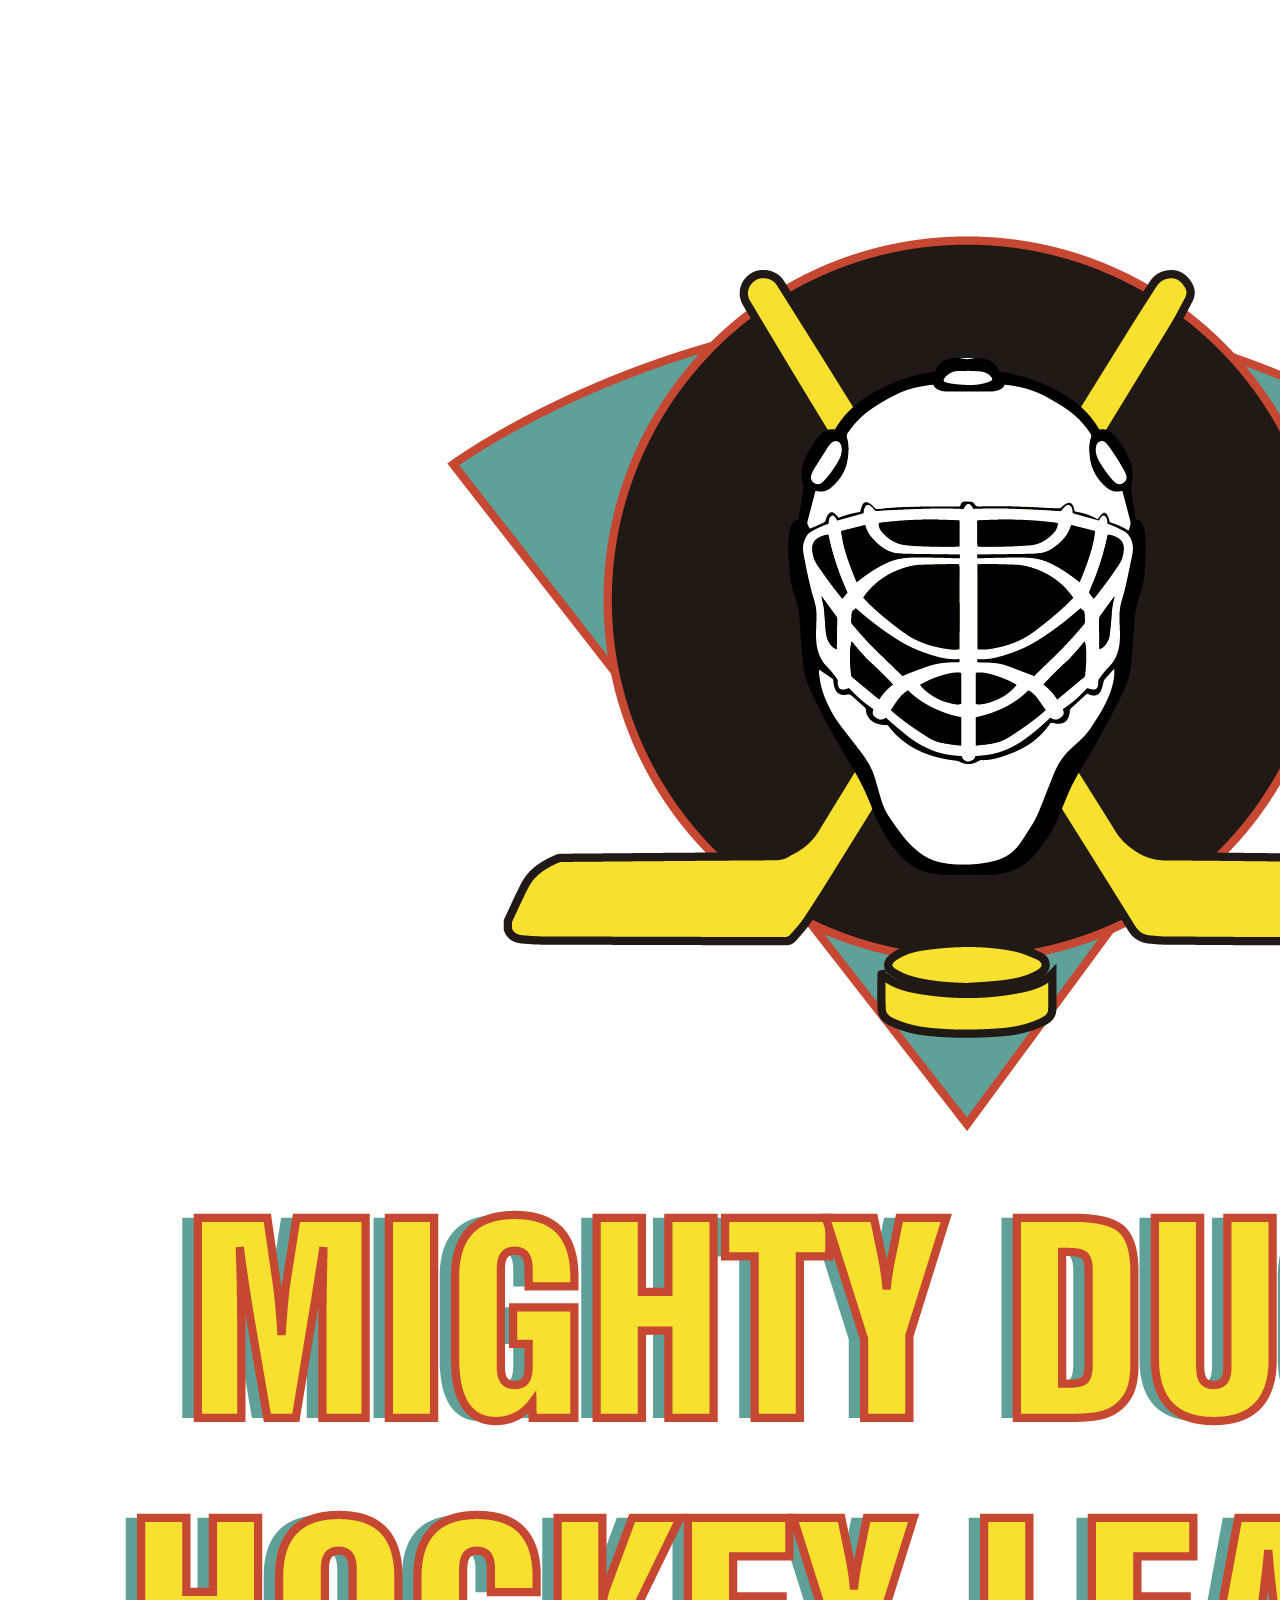
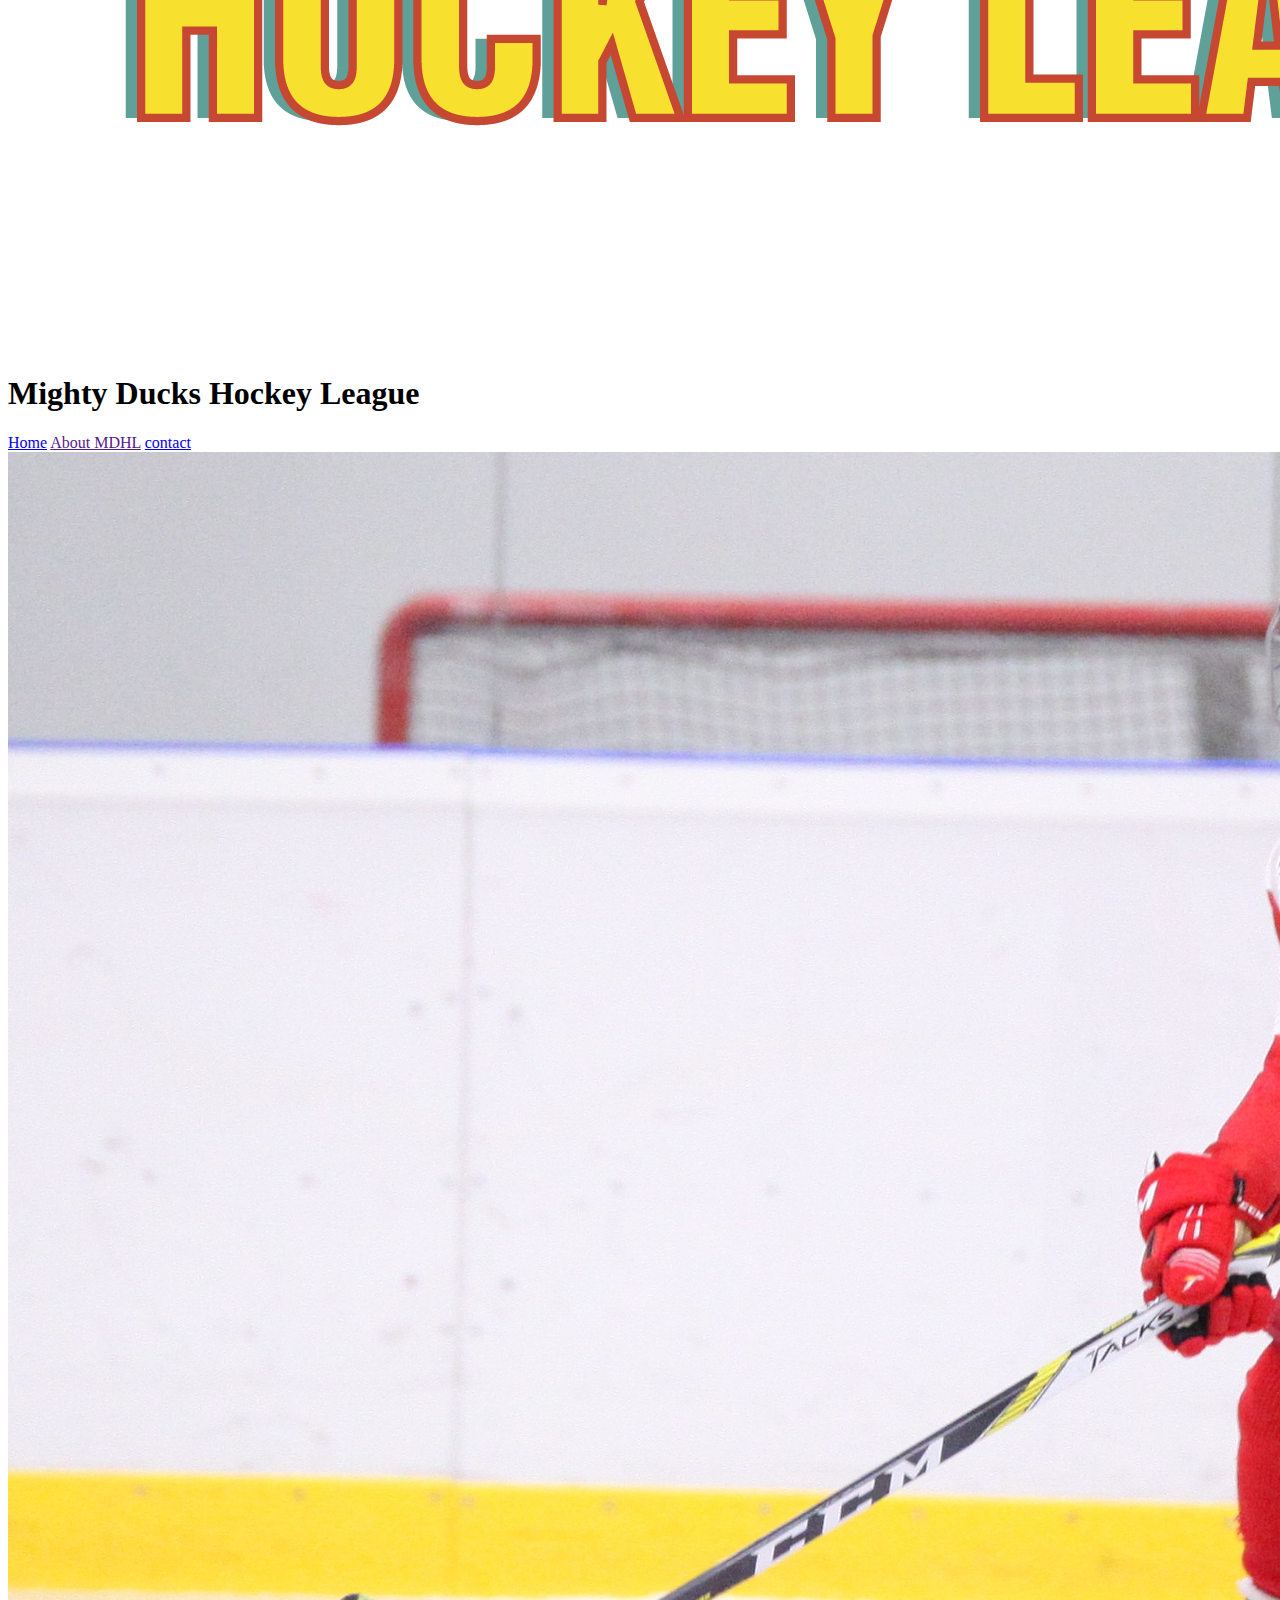
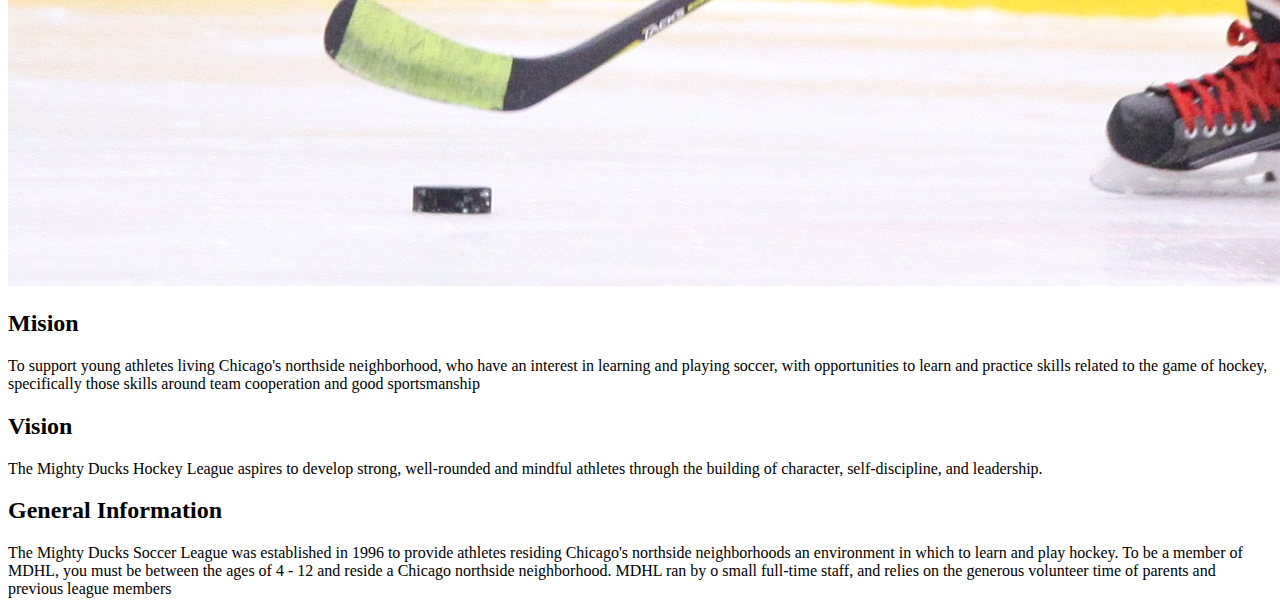
==== about.html @ 166a50e9 "Task1" ====
<!DOCTYPE html>
<html lang="en">
<head>
    <meta charset="UTF-8">
    <meta http-equiv="X-UA-Compatible" content="IE=edge">
    <meta name="viewport" content="width=device-width, initial-scale=1.0">
    <title>About</title>
</head>
<body>
    <header>
        <img src="./sources/logo-md-1.png" alt="Logo-MDHL">
        <h1>Mighty Ducks Hockey League</h1>
        <nav>
            <a href="./index.html">Home</a>
            <a href="">About MDHL</a>
            <a href="./contact.html">contact</a>
        </nav>
    </header>
    <main>

        <img src="./sources/hockey-2.jpg" alt="Image-2-hockey-DMHL">
        <h2>Mision</h2>
        <p>To support young athletes living Chicago's northside neighborhood, who have an interest in
            learning and playing soccer, with opportunities to learn and practice skills related to the game of
            hockey, specifically those skills around team cooperation and good sportsmanship</p>

        <h2>Vision</h2>
        <p>The Mighty Ducks Hockey League aspires to develop strong, well-rounded and mindful athletes
            through the building of character, self-discipline, and leadership.</p>

        <h2>General Information</h2>
        <p>The Mighty Ducks Soccer League was established in 1996 to provide athletes residing
            Chicago's northside neighborhoods an environment in which to learn and play hockey. To be a
            member of MDHL, you must be between the ages of 4 - 12 and reside a Chicago northside
            neighborhood. MDHL ran by o small full-time staff, and relies on the generous volunteer time of
            parents and previous league members</p>
    </main>
</body>
</html>
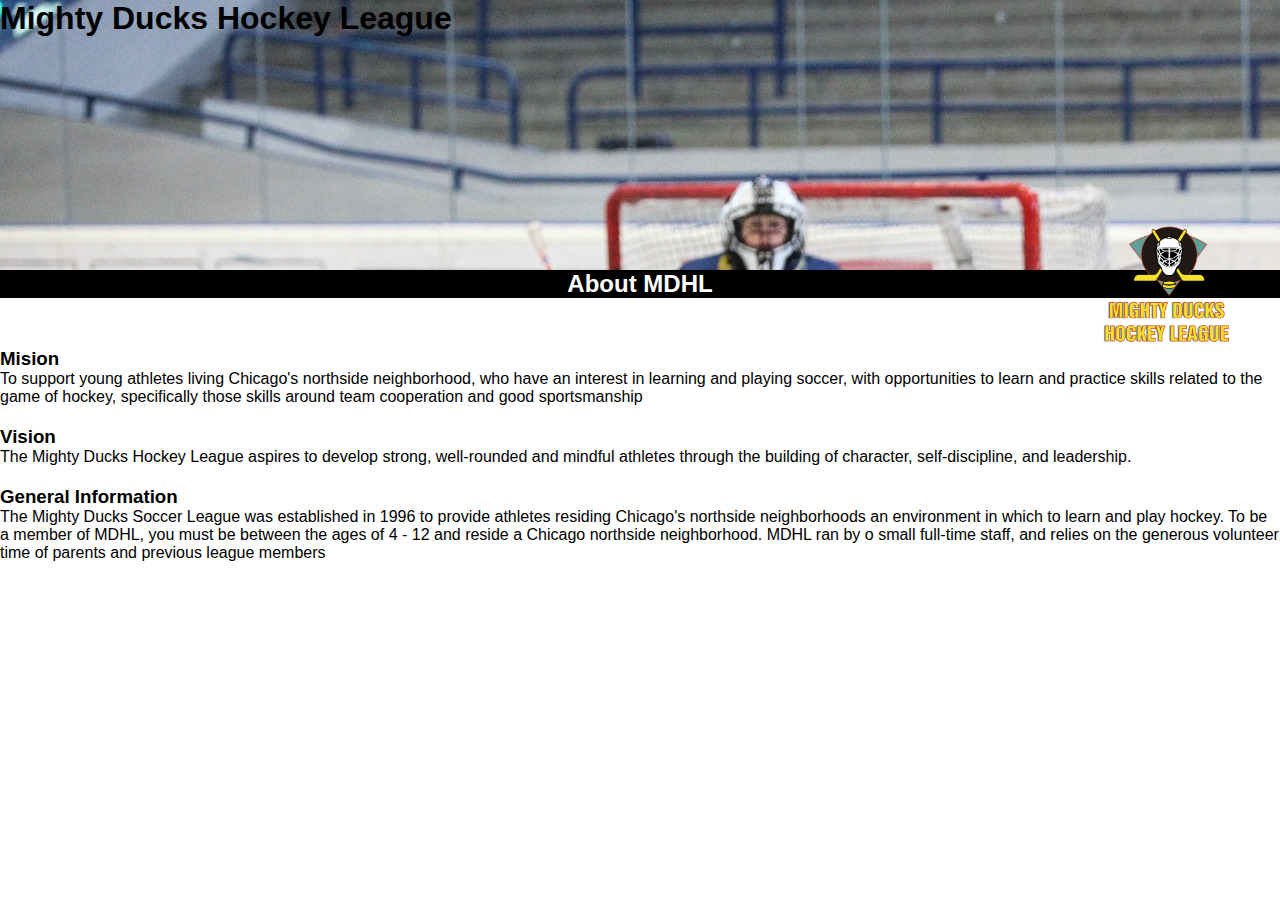
==== commit c780c8aa: "Task2-CSS" ====
--- a/about.html
+++ b/about.html
@@ -1,39 +1,45 @@
 <!DOCTYPE html>
 <html lang="en">
+
 <head>
     <meta charset="UTF-8">
     <meta http-equiv="X-UA-Compatible" content="IE=edge">
     <meta name="viewport" content="width=device-width, initial-scale=1.0">
+    <link rel="stylesheet" href="./css/style.css">
     <title>About</title>
 </head>
+
 <body>
     <header>
-        <img src="./sources/logo-md-1.png" alt="Logo-MDHL">
-        <h1>Mighty Ducks Hockey League</h1>
-        <nav>
-            <a href="./index.html">Home</a>
-            <a href="">About MDHL</a>
-            <a href="./contact.html">contact</a>
-        </nav>
+        <div class="banner-img">
+            <h1 class="title">Mighty Ducks Hockey League</h1>
+        </div>
+        <div class="section-title">
+            <h2 class="">About MDHL</h2>
+            <img class="logo" src="./img/logo.png" alt="Logo Mighty Ducks Hockey League">
+        </div>
     </header>
     <main>
-
-        <img src="./sources/hockey-2.jpg" alt="Image-2-hockey-DMHL">
-        <h2>Mision</h2>
-        <p>To support young athletes living Chicago's northside neighborhood, who have an interest in
-            learning and playing soccer, with opportunities to learn and practice skills related to the game of
-            hockey, specifically those skills around team cooperation and good sportsmanship</p>
-
-        <h2>Vision</h2>
-        <p>The Mighty Ducks Hockey League aspires to develop strong, well-rounded and mindful athletes
-            through the building of character, self-discipline, and leadership.</p>
-
-        <h2>General Information</h2>
-        <p>The Mighty Ducks Soccer League was established in 1996 to provide athletes residing
-            Chicago's northside neighborhoods an environment in which to learn and play hockey. To be a
-            member of MDHL, you must be between the ages of 4 - 12 and reside a Chicago northside
-            neighborhood. MDHL ran by o small full-time staff, and relies on the generous volunteer time of
-            parents and previous league members</p>
+        <nav class="nav_aside">
+            <ul>
+            </ul>
+        </nav>
+        <section class="content-container">
+            <h3>Mision</h3>
+            <p>To support young athletes living Chicago's northside neighborhood, who have an interest in
+                learning and playing soccer, with opportunities to learn and practice skills related to the game of
+                hockey, specifically those skills around team cooperation and good sportsmanship</p>
+            <h3>Vision</h3>
+            <p>The Mighty Ducks Hockey League aspires to develop strong, well-rounded and mindful athletes
+                through the building of character, self-discipline, and leadership.</p>
+            <h3>General Information</h3>
+            <p>The Mighty Ducks Soccer League was established in 1996 to provide athletes residing
+                Chicago's northside neighborhoods an environment in which to learn and play hockey. To be a
+                member of MDHL, you must be between the ages of 4 - 12 and reside a Chicago northside
+                neighborhood. MDHL ran by o small full-time staff, and relies on the generous volunteer time of
+                parents and previous league members</p>
+        </section>
     </main>
 </body>
+
 </html>--- a/css/style.css
+++ b/css/style.css
@@ -0,0 +1,46 @@
+*{
+    margin: 0;
+    padding: 0;
+    box-sizing: border-box;
+    font-family: sans-serif;
+}
+
+header{
+    text-align: center;
+    background-color: black;
+}
+
+main{
+    display:inline-flex;
+}
+
+nav ul li{
+    padding: 50px;
+}
+
+.content-container{
+    padding-top: 50px;
+}
+
+.content-container p{
+    padding-bottom: 20px;
+}
+
+.section-title{
+    display: inline-flex;
+    align-items: center;
+    color: white;
+}
+
+.logo{
+    height: 150px;
+    position: absolute;
+    right: 40px;
+    
+}
+.banner-img{
+    background-image: url(../img/design1_image1.jpg);
+    height: 30vh;
+    text-align: left;
+}
+
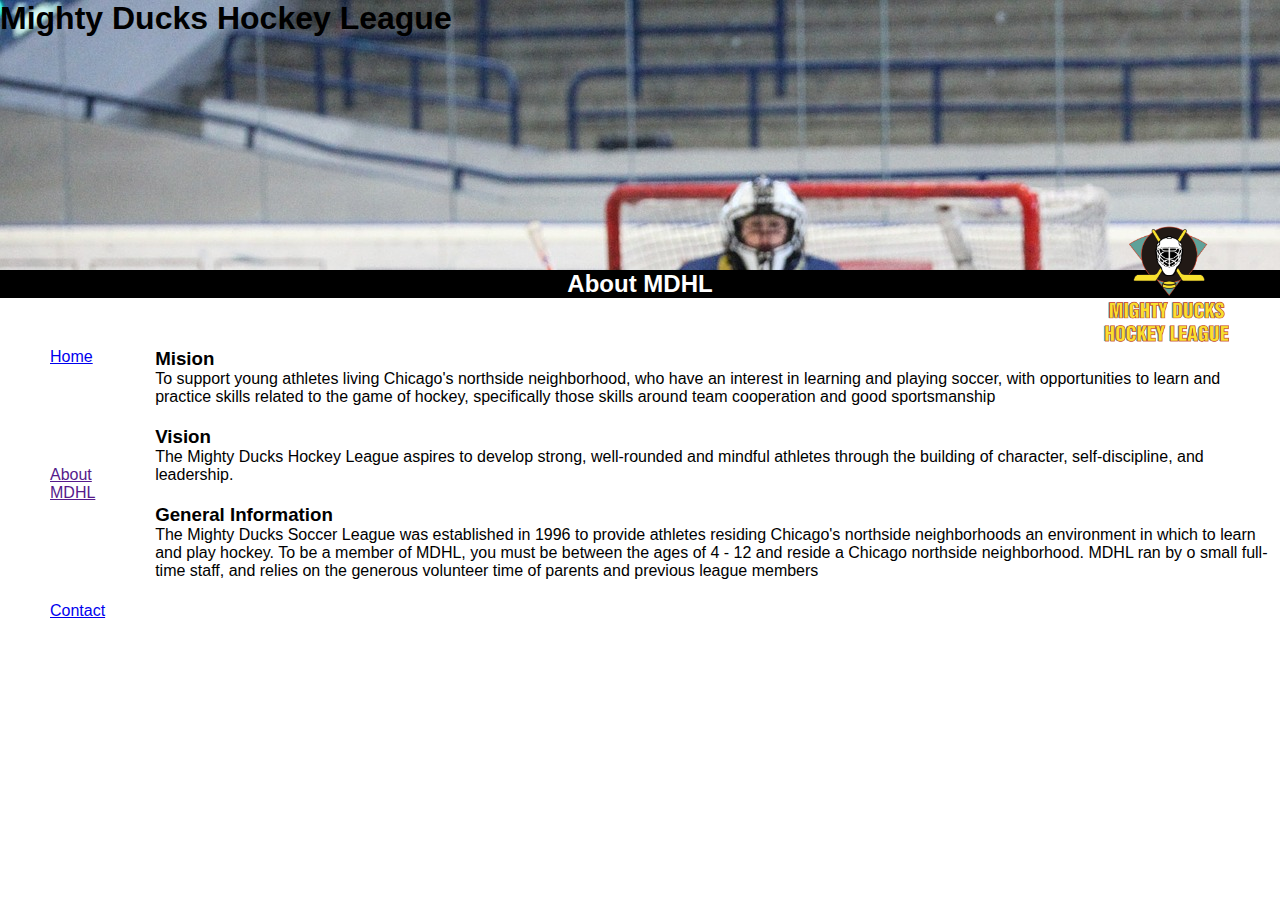
==== commit 3ccd632b: "Se corrigio Lista en About" ====
--- a/about.html
+++ b/about.html
@@ -22,6 +22,9 @@
     <main>
         <nav class="nav_aside">
             <ul>
+                <li><a href="./index.html">Home</a></li>
+                <li><a href="">About MDHL</a></li>
+                <li><a href="./contact.html">Contact</a></li>
             </ul>
         </nav>
         <section class="content-container">
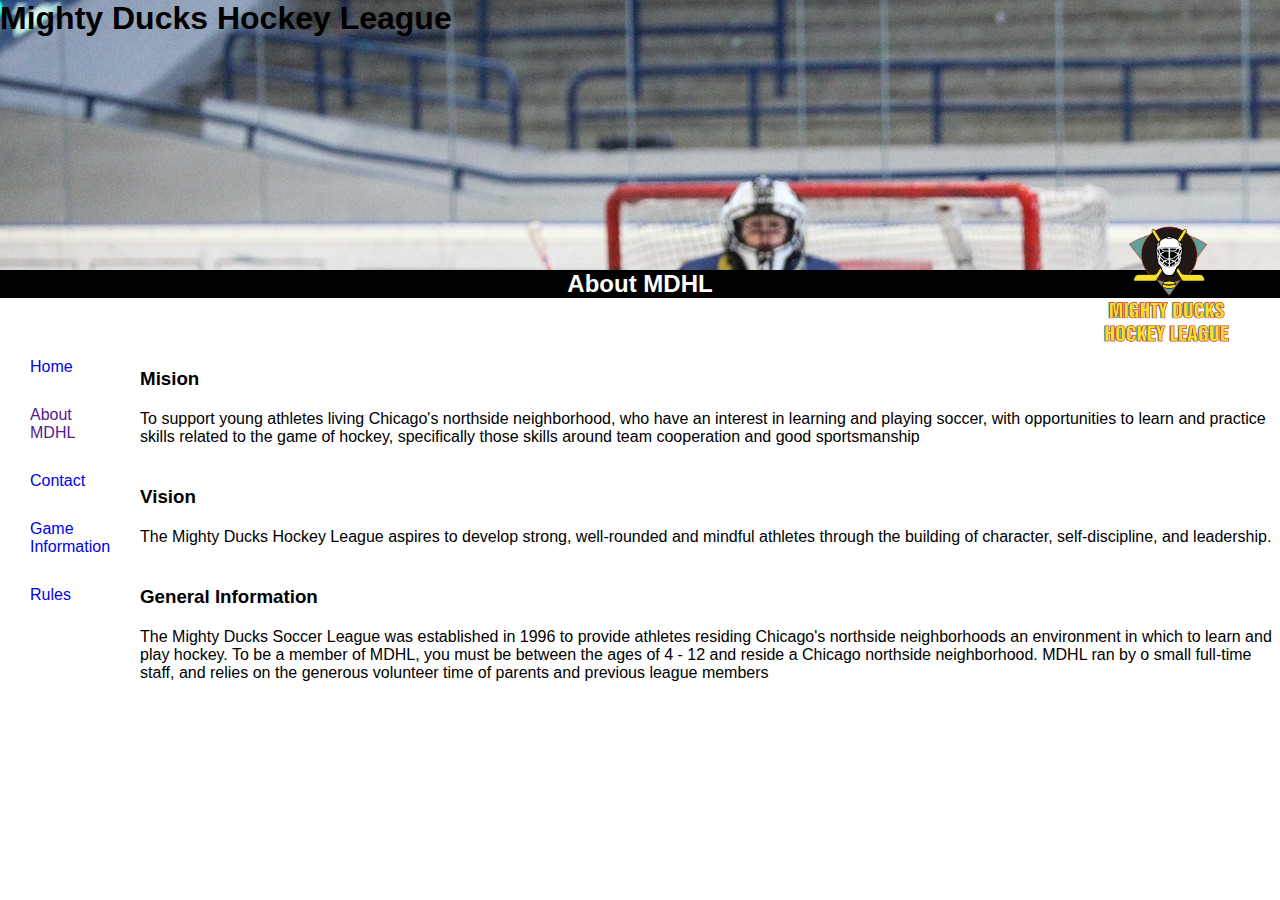
==== commit 505d950c: "TASK3 TABLAS & LISTAS" ====
--- a/about.html
+++ b/about.html
@@ -25,6 +25,8 @@
                 <li><a href="./index.html">Home</a></li>
                 <li><a href="">About MDHL</a></li>
                 <li><a href="./contact.html">Contact</a></li>
+                <li><a href="./game.html">Game Information</a></li>
+                <li><a href="./rules.html">Rules</a></li>
             </ul>
         </nav>
         <section class="content-container">
--- a/css/style.css
+++ b/css/style.css
@@ -14,8 +14,30 @@
     display:inline-flex;
 }
 
-nav ul li{
-    padding: 50px;
+nav{
+    padding: 30px;
+}
+nav ul li, a{
+    padding-top: 30px;
+    list-style-type: none;
+    text-decoration: none;
+}
+
+table, td{
+    padding: 10px;
+}
+
+th, td{
+    text-align: left;
+    padding: 10px;
+}
+
+span{
+    font-weight: bold;
+}
+
+h3{
+    padding: 20px 0px;
 }
 
 .content-container{
@@ -44,3 +66,11 @@
     text-align: left;
 }
 
+.title-container{
+    text-align: center;
+    padding: 3vh 0vh;
+}
+
+.all-play ul li{
+    list-style-type:circle;
+}
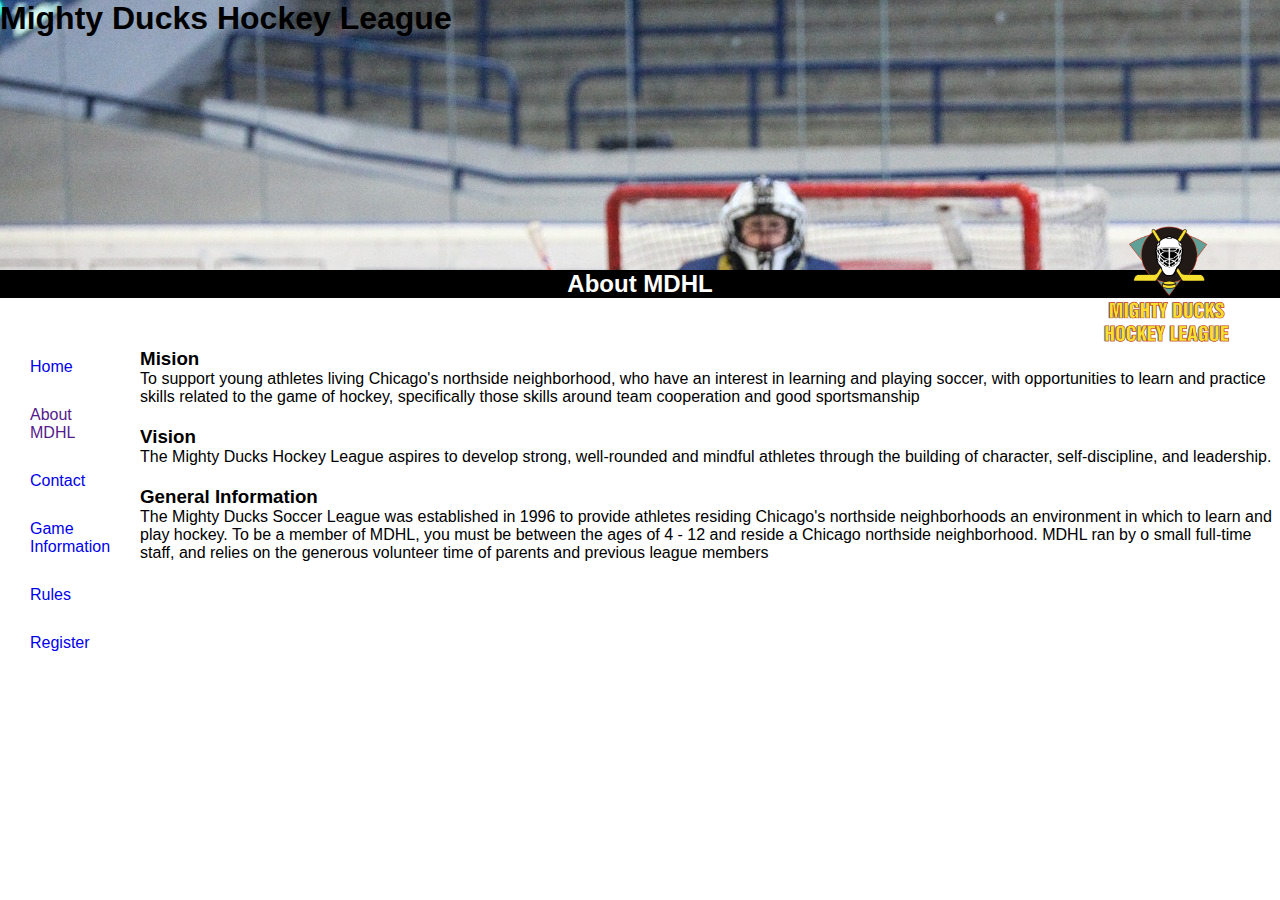
==== commit d49200e9: "Task4 Registro" ====
--- a/about.html
+++ b/about.html
@@ -27,6 +27,7 @@
                 <li><a href="./contact.html">Contact</a></li>
                 <li><a href="./game.html">Game Information</a></li>
                 <li><a href="./rules.html">Rules</a></li>
+                <li><a href="./register.html">Register</a></li>
             </ul>
         </nav>
         <section class="content-container">
--- a/css/style.css
+++ b/css/style.css
@@ -36,10 +36,19 @@
     font-weight: bold;
 }
 
-h3{
-    padding: 20px 0px;
+section div > h3{
+    padding: 30px 0;
 }
 
+
+legend{
+    font-size: 30px;
+    padding-bottom: 20px;
+}
+
+.IHF > ol li {
+    padding-bottom: 10px;
+}
 .content-container{
     padding-top: 50px;
 }
